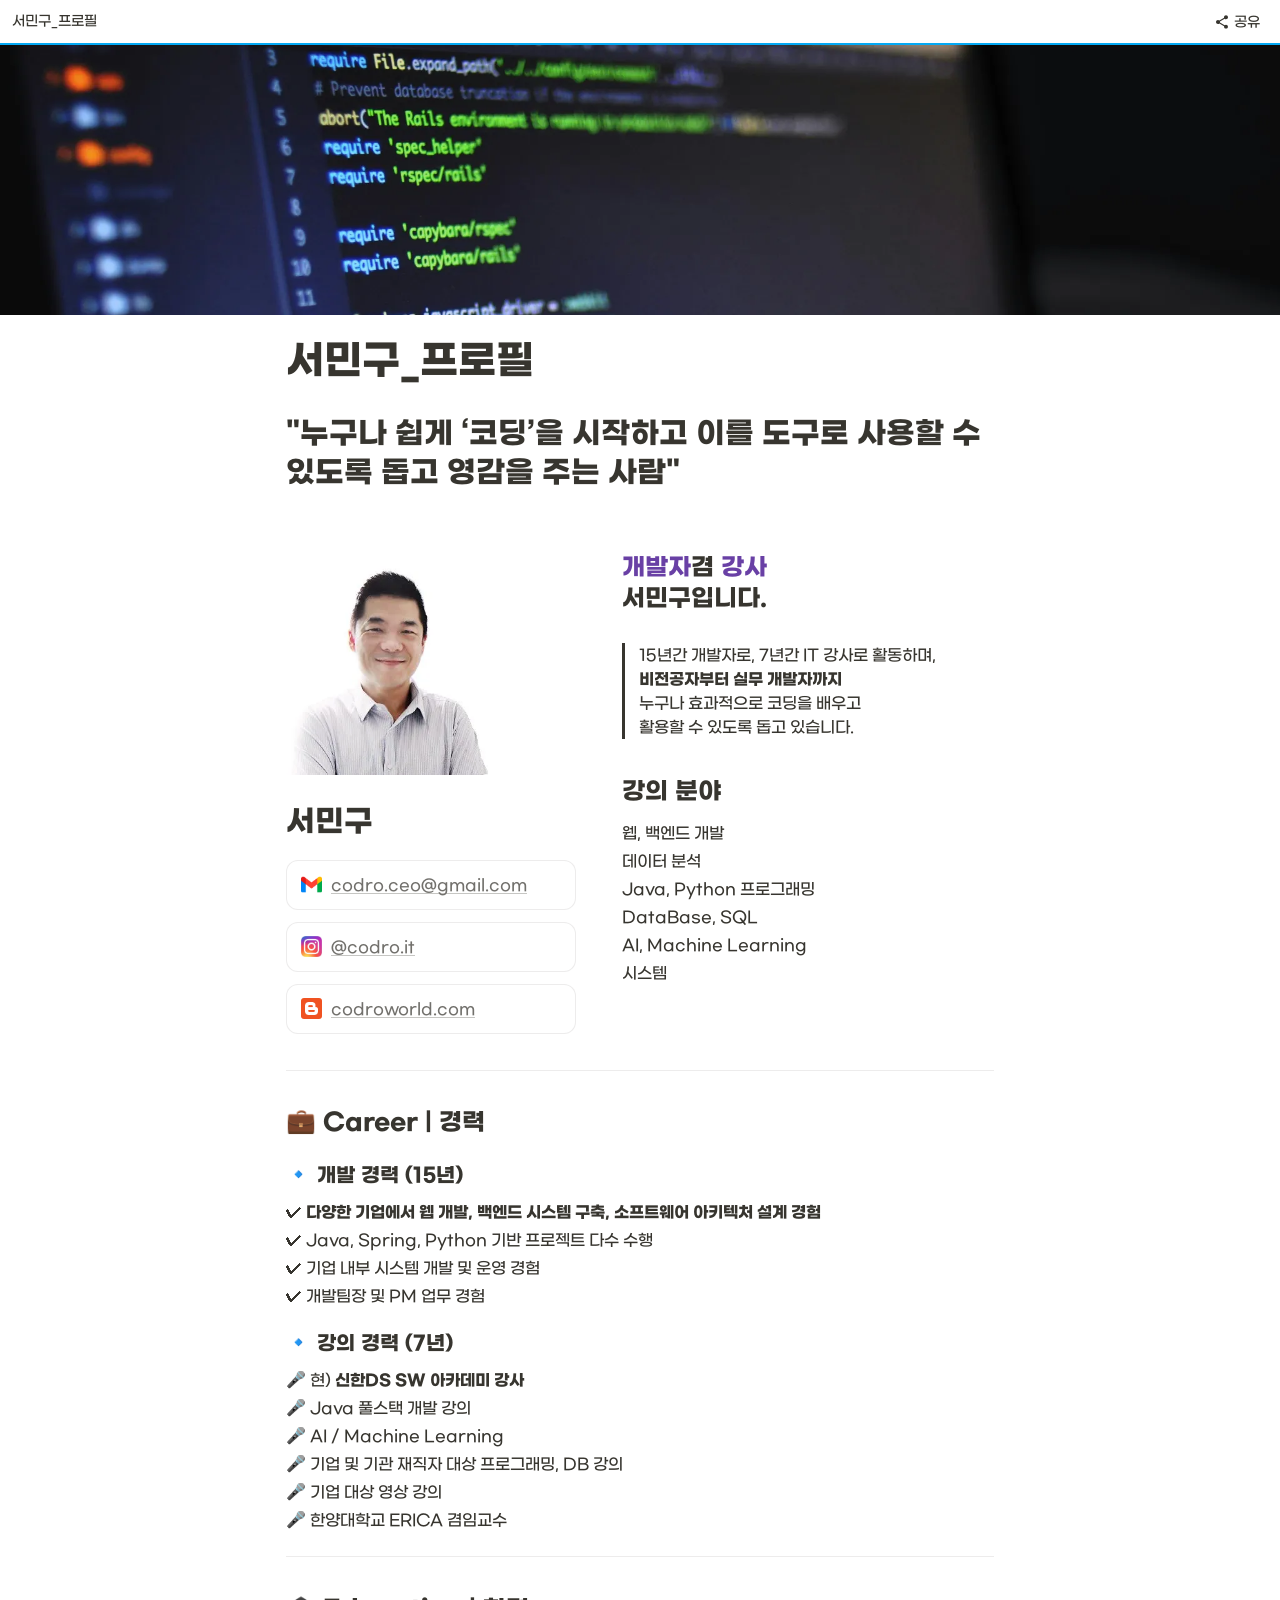
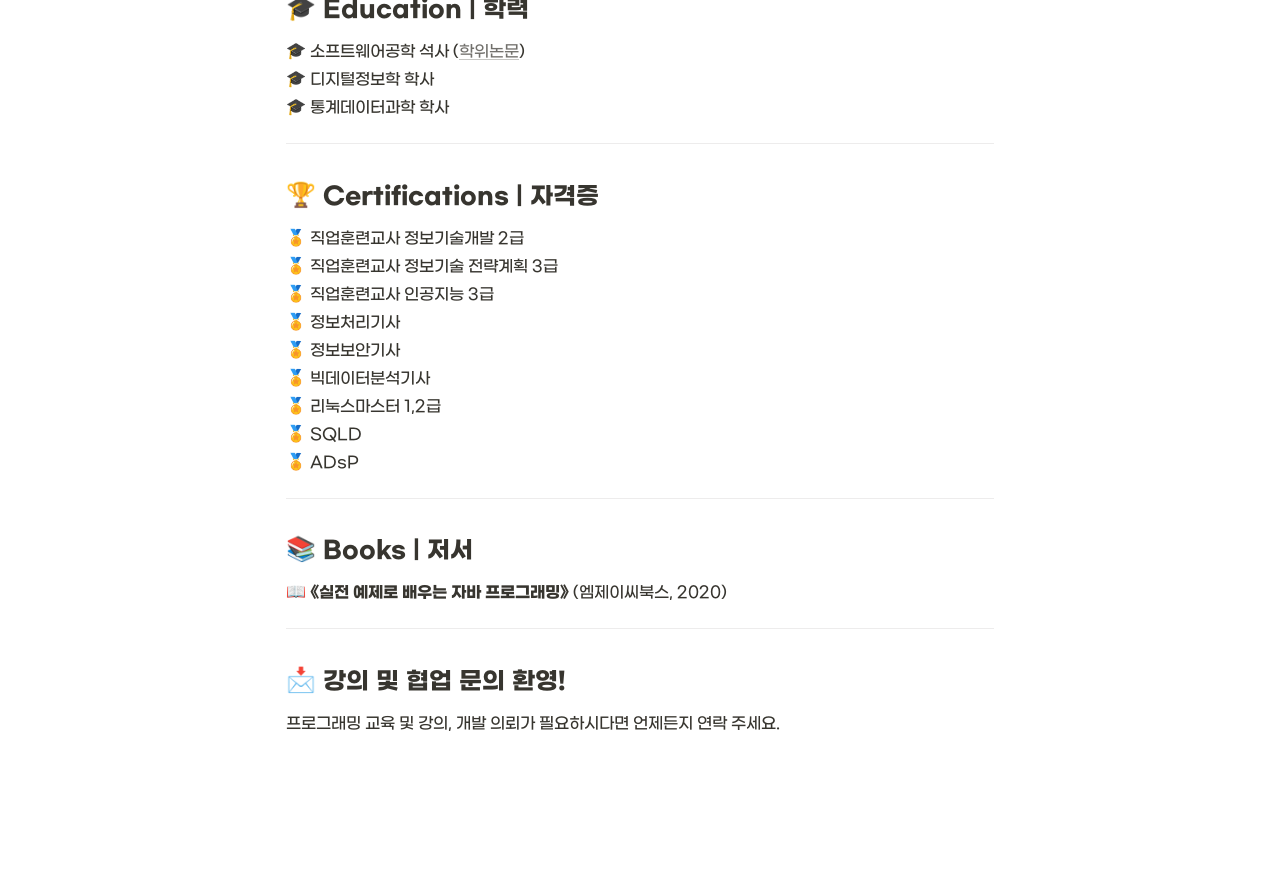
==== index.html @ 497ac35b "초기세팅" ====
<!DOCTYPE html>
<html lang="ko">

<head>
  <meta charset="UTF-8">
  <meta name="viewport" content="width=device-width, initial-scale=1.0">
  <title>개발자겸 강사 서민구</title>

  <meta property="og:title" content="개발자겸 강사 서민구">
  <meta property="og:site_name" content="개발자겸 강사 서민구">
  <meta name="description" content="누구나 쉽게 '코딩'을 시작하고 이를 도구로 사용할 수 있도록 돕고 영감을 주는 사람">
  <meta property="og:description" content="누구나 쉽게 '코딩'을 시작하고 이를 도구로 사용할 수 있도록 돕고 영감을 주는 사람">
  <meta property="og:type" content="website">
  <meta property="og:image" content="https://profile.codro.it/assets/profile.jpg">



  <!-- 직접 작성한 CSS 로드 -->
  <link rel="stylesheet" href="css/style.css">
</head>

<body>
  <!-- 상단 네비게이션바 (Oopy 테마의 상단바) -->
  <header class="top-nav">
    <div class="nav-content">
      <div class="title">서민구_프로필</div>
      <div class="nav-actions">
        <button class="btn-share" onclick="sharePage()" title="Share" aria-label="Share">
          <svg viewBox="0 0 24 24" width="16" height="16" fill="currentColor" style="margin-right: 4px;">
            <path
              d="M18 16.08c-.76 0-1.44.3-1.96.77L8.91 12.7c.05-.23.09-.46.09-.7s-.04-.47-.09-.7l7.05-4.11c.54.5 1.25.81 2.04.81 1.66 0 3-1.34 3-3s-1.34-3-3-3-3 1.34-3 3c0 .24.04.47.09.7L8.04 9.81C7.5 9.31 6.79 9 6 9c-1.66 0-3 1.34-3 3s1.34 3 3 3c.79 0 1.5-.31 2.04-.81l7.12 4.16c-.05.21-.08.43-.08.65 0 1.61 1.31 2.92 2.92 2.92 1.61 0 2.92-1.31 2.92-2.92s-1.31-2.92-2.92-2.92z" />
          </svg>
          공유
        </button>
      </div>
    </div>
  </header>

  <!-- 커버 이미지 -->
  <div class="page-cover">
    <img src="assets/cover.jpg" alt="Cover Image">
  </div>

  <main class="page-content width padding">
    <!-- 메인 제목 -->
    <h1 class="page-title">서민구_프로필</h1>

    <!-- 슬로건 문구 -->
    <h2 class="main-quote">"누구나 쉽게 ‘코딩’을 시작하고 이를 도구로 사용할 수 있도록 돕고 영감을 주는 사람"</h2>

    <!-- 본문 다단 레이아웃 영역 (2컬럼) -->
    <div class="columns-container">

      <!-- 왼쪽 컬럼 (프로필 + 연락처) -->
      <div class="column-left">
        <img class="profile-img" src="assets/profile.jpg" alt="서민구 프로필 사진">

        <h2 class="name-title">서민구</h2>

        <!-- 연락처 Callout 박스 목록 -->
        <div class="callout">
          <div class="callout-icon"><img src="assets/email.png" alt="Email icon"></div>
          <div class="callout-content"><a href="mailto:codro.ceo@gmail.com">codro.ceo@gmail.com</a></div>
        </div>

        <div class="callout">
          <div class="callout-icon"><img src="assets/insta.webp" alt="Instagram icon"></div>
          <div class="callout-content"><a href="https://www.instagram.com/codro.it/" target="_blank">@codro.it</a></div>
        </div>

        <div class="callout">
          <div class="callout-icon"><img src="assets/web.png" alt="Website icon"></div>
          <div class="callout-content"><a href="http://codroworld.com" target="_blank">codroworld.com</a></div>
        </div>
      </div>

      <!-- 오른쪽 컬럼 (자기소개 + 강의 분야) -->
      <div class="column-right">
        <!-- 핵심 하이라이트 문구 -->
        <h3 class="highlight-title">
          <span class="hl-purple">개발자</span>겸 <span class="hl-purple">강사</span> <br>
          서민구입니다.
        </h3>

        <!-- 인용구 형태의 설명 -->
        <div class="quote-block">
          15년간 개발자로, 7년간 IT 강사로 활동하며, <br>
          <strong>비전공자부터 실무 개발자까지</strong> <br>
          누구나 효과적으로 코딩을 배우고 <br>
          활용할 수 있도록 돕고 있습니다.
        </div>

        <h3 class="subsection-title">강의 분야</h3>
        <p>웹, 백엔드 개발</p>
        <p>데이터 분석</p>
        <p>Java, Python 프로그래밍</p>
        <p>DataBase, SQL</p>
        <p>AI, Machine Learning</p>
        <p>시스템</p>
      </div>
    </div> <!-- .columns-container 종료 -->

    <!-- 가로 구분선 -->
    <hr class="divider">

    <h3 class="section-title">💼 Career | 경력</h3>

    <h4 class="sub-section-title">🔹 개발 경력 (15년)</h4>
    <ul class="list">
      <li>✔ <strong>다양한 기업에서 웹 개발, 백엔드 시스템 구축, 소프트웨어 아키텍처 설계 경험</strong></li>
      <li>✔ Java, Spring, Python 기반 프로젝트 다수 수행</li>
      <li>✔ 기업 내부 시스템 개발 및 운영 경험</li>
      <li>✔ 개발팀장 및 PM 업무 경험</li>
    </ul>

    <h4 class="sub-section-title">🔹 강의 경력 (7년)</h4>
    <ul class="list">
      <li>🎤 현) <strong>신한DS SW 아카데미 강사</strong></li>
      <li>🎤 Java 풀스택 개발 강의</li>
      <li>🎤 AI / Machine Learning</li>
      <li>🎤 기업 및 기관 재직자 대상 프로그래밍, DB 강의</li>
      <li>🎤 기업 대상 영상 강의</li>
      <li>🎤 한양대학교 ERICA 겸임교수</li>
    </ul>

    <hr class="divider">

    <h3 class="section-title">🎓 Education | 학력</h3>
    <ul class="list">
      <li>🎓 소프트웨어공학 석사 (<a
          href="https://www.riss.kr/search/detail/DetailView.do?p_mat_type=be54d9b8bc7cdb09&control_no=0b956a1ed7f0f0b3ffe0bdc3ef48d419"
          target="_blank" class="inline-link">학위논문</a>)</li>
      <li>🎓 디지털정보학 학사</li>
      <li>🎓 통계데이터과학 학사</li>
    </ul>

    <hr class="divider">

    <h3 class="section-title">🏆 Certifications | 자격증</h3>
    <ul class="list">
      <li>🏅 직업훈련교사 정보기술개발 2급</li>
      <li>🏅 직업훈련교사 정보기술 전략계획 3급</li>
      <li>🏅 직업훈련교사 인공지능 3급</li>
      <li>🏅 정보처리기사</li>
      <li>🏅 정보보안기사</li>
      <li>🏅 빅데이터분석기사</li>
      <li>🏅 리눅스마스터 1,2급</li>
      <li>🏅 SQLD</li>
      <li>🏅 ADsP</li>
    </ul>

    <hr class="divider">

    <h3 class="section-title">📚 Books | 저서</h3>
    <ul class="list">
      <li>📖 <strong>《실전 예제로 배우는 자바 프로그래밍》</strong> (엠제이씨북스, 2020)</li>
    </ul>

    <hr class="divider">

    <h3 class="section-title">📩 <strong>강의 및 협업 문의 환영!</strong></h3>
    <p>프로그래밍 교육 및 강의, 개발 의뢰가 필요하시다면 언제든지 연락 주세요.</p>
  </main>

  <script>
    function sharePage() {
      if (navigator.share) {
        navigator.share({
          title: '개발자겸 강사 서민구',
          text: '누구나 쉽게 코딩을 시작하고 이를 도구로 사용할 수 있도록 돕고 영감을 주는 사람',
          url: window.location.href
        }).then(() => {
          console.log('Successfully shared');
        }).catch((error) => {
          console.error('Error sharing', error);
        });
      } else {
        alert('이 브라우저에서는 공유 기능을 지원하지 않습니다. 브라우저의 URL을 복사해주세요!');
      }
    }
  </script>
</body>

</html>
---- css/style.css ----
@font-face {
  font-family: 'GmarketSans';
  font-weight: 300;
  font-style: normal;
  src: url('../assets/font/GmarketSansLight.otf') format('opentype');
}

@font-face {
  font-family: 'GmarketSans';
  font-weight: 400;
  font-style: normal;
  src: url('../assets/font/GmarketSansMedium.otf') format('opentype');
}

@font-face {
  font-family: 'GmarketSans';
  font-weight: 500;
  font-style: normal;
  src: url('../assets/font/GmarketSansMedium.otf') format('opentype');
}

@font-face {
  font-family: 'GmarketSans';
  font-weight: 700;
  font-style: normal;
  src: url('../assets/font/GmarketSansBold.otf') format('opentype');
}

:root {
  --page-max-width: 900px;
  --content-max-width: 708px;
  --page-cover-height: 30vh;
  --page-header-font-size: 40px;
  --page-content-padding-bottom: 10vh;
  --text-color: rgb(55, 53, 47);
  --background-color: white;
}

@media (max-width: 480px) {
  :root {
    --page-cover-height: 200px;
    --page-header-font-size: 32px;
    --page-content-padding-bottom: 0;
  }
}

* {
  box-sizing: border-box;
}

body {
  margin: 0;
  padding: 0;
  font-family: 'GmarketSans', -apple-system, BlinkMacSystemFont, "Segoe UI", Helvetica, Arial, sans-serif;
  color: var(--text-color);
  background-color: var(--background-color);
  line-height: 1.5;
  font-size: 16px;
  overflow-x: hidden;
}

/* Top Navigation */
.top-nav {
  position: sticky;
  top: 0;
  width: 100%;
  height: 45px;
  background-color: white;
  z-index: 1000;
  border-bottom: 2px solid #03A9F4; /* 상단 스크롤 진행바 표현 대체 */
  box-shadow: 0 1px 2px rgba(0,0,0,0.05); /* 약간의 구분선 느낌 처리 */
}

.nav-content {
  display: flex;
  justify-content: space-between;
  align-items: center;
  height: 100%;
  padding: 0 12px;
  max-width: 100%;
}

.title {
  font-size: 14px;
  white-space: nowrap;
  overflow: hidden;
  text-overflow: ellipsis;
  cursor: pointer;
}

.nav-actions {
  display: flex;
  align-items: center;
}

.nav-actions .btn-share {
  background: none;
  border: none;
  color: var(--text-color);
  margin-left: 12px;
  cursor: pointer;
  padding: 6px 8px;
  border-radius: 3px;
  transition: background 0.2s;
  display: flex;
  align-items: center;
  justify-content: center;
  font-family: inherit;
  font-size: 14px;
}
.nav-actions .btn-share:hover {
  background: rgba(55, 53, 47, 0.08);
}


/* Cover Image */
.page-cover {
  width: 100%;
  height: var(--page-cover-height);
  display: block;
}

.page-cover img {
  width: 100%;
  height: 100%;
  object-fit: cover;
  object-position: center 0%;
}

/* Page Layout */
.width {
  max-width: var(--page-max-width);
  margin: 0 auto;
}

.padding {
  padding-left: calc(96px + env(safe-area-inset-left));
  padding-right: calc(96px + env(safe-area-inset-right));
}

@media (max-width: 480px) {
  .padding {
    padding-left: 24px;
    padding-right: 24px;
  }
}

.page-content {
  padding-top: 21px; 
  padding-bottom: var(--page-content-padding-bottom);
}

/* Typography */
.page-title {
  margin: 0 0 16px 0;
  font-size: var(--page-header-font-size);
  font-weight: 700;
  line-height: 1.2;
}

.main-quote {
  font-size: 1.875em;
  font-weight: 600;
  line-height: 1.3;
  margin-bottom: 2em;
  margin-top: 1em;
}

@media (max-width: 480px) {
  .main-quote {
    font-size: 1.5em;
  }
}

/* Columns container */
.columns-container {
  display: flex;
  flex-wrap: wrap;
  width: 100%;
  margin-top: 1em;
  align-items: flex-start;
}

.column-left {
  flex: 0 0 calc((100% - 46px) * 0.4375);
  margin-right: 46px;
}

.column-right {
  flex: 0 0 calc((100% - 46px) * 0.5625);
}

@media (max-width: 480px) {
  .column-left, .column-right {
    flex: 0 0 100%;
    margin-right: 0;
  }
  .column-right {
    margin-top: 32px;
  }
}

/* Element Styles in Column Left */
.profile-img {
  width: 100%;
  max-width: 207px;
  border-radius: 4px;
  margin-bottom: 1.5em;
  display: block;
}

.name-title {
  font-size: 1.875em;
  font-weight: 600;
  margin-top: 0;
  margin-bottom: 16px;
}

/* Callout Box (Notion-like) */
.callout {
  display: flex;
  align-items: center;
  border: 1px solid rgba(55, 53, 47, 0.09);
  border-radius: 12px;
  padding: 12px;
  margin-bottom: 12px;
  background-color: var(--background-color);
}

.callout-icon {
  width: 24px;
  height: 24px;
  flex-shrink: 0;
  display: flex;
  align-items: center;
  justify-content: center;
  margin-right: 8px;
}

.callout-icon img {
  width: 21px;
  height: 21px;
  border-radius: 3px;
  object-fit: cover;
}

.callout-content a {
  color: inherit;
  text-decoration: none;
  border-bottom: 0.05em solid rgba(55,53,47,0.4);
  opacity: 0.7;
  transition: opacity 0.2s;
  word-break: break-all;
}

.callout-content a:hover {
  opacity: 1;
}

/* Element Styles in Column Right */
.highlight-title {
  font-size: 1.5em;
  line-height: 1.3;
  margin-top: 0;
  margin-bottom: 1.2em;
}

.hl-purple {
  color: rgb(105, 64, 165);
}

/* Quote Block (Notion-like) */
.quote-block {
  border-left: 3px solid currentColor;
  padding-left: 14px;
  margin-top: 1em;
  margin-bottom: 1em;
  font-size: 1em;
}

.subsection-title {
  font-size: 1.5em;
  margin-top: 1.4em;
  margin-bottom: 0.5em;
}

.column-right p {
  margin: 4px 0;
}

/* Typical Lists and Sections */
.section-title {
  font-size: 1.5em;
  margin-top: 1.4em;
  margin-bottom: 0.5em;
}

.sub-section-title {
  font-size: 1.25em;
  margin-top: 1em;
  margin-bottom: 0.5em;
}

/* Removing default list style */
.list {
  list-style: none;
  padding-left: 0;
  margin: 0;
}

.list li {
  margin-bottom: 4px;
}

.inline-link {
  color: inherit;
  text-decoration: none;
  border-bottom: 0.05em solid rgba(55,53,47,0.4);
  opacity: 0.7;
}
.inline-link:hover {
  opacity: 1;
}

/* Divider block */
.divider {
  border: 0;
  height: 1px;
  background-color: rgba(55, 53, 47, 0.09);
  margin: 1.5em 0;
  width: 100%;
}

p {
  margin-top: 4px;
  margin-bottom: 4px;
}

/* Footer padding addition to give a spacious end */
main.page-content::after {
  content: "";
  display: block;
  height: 50px; /* 푸터 여백 보충 */
}
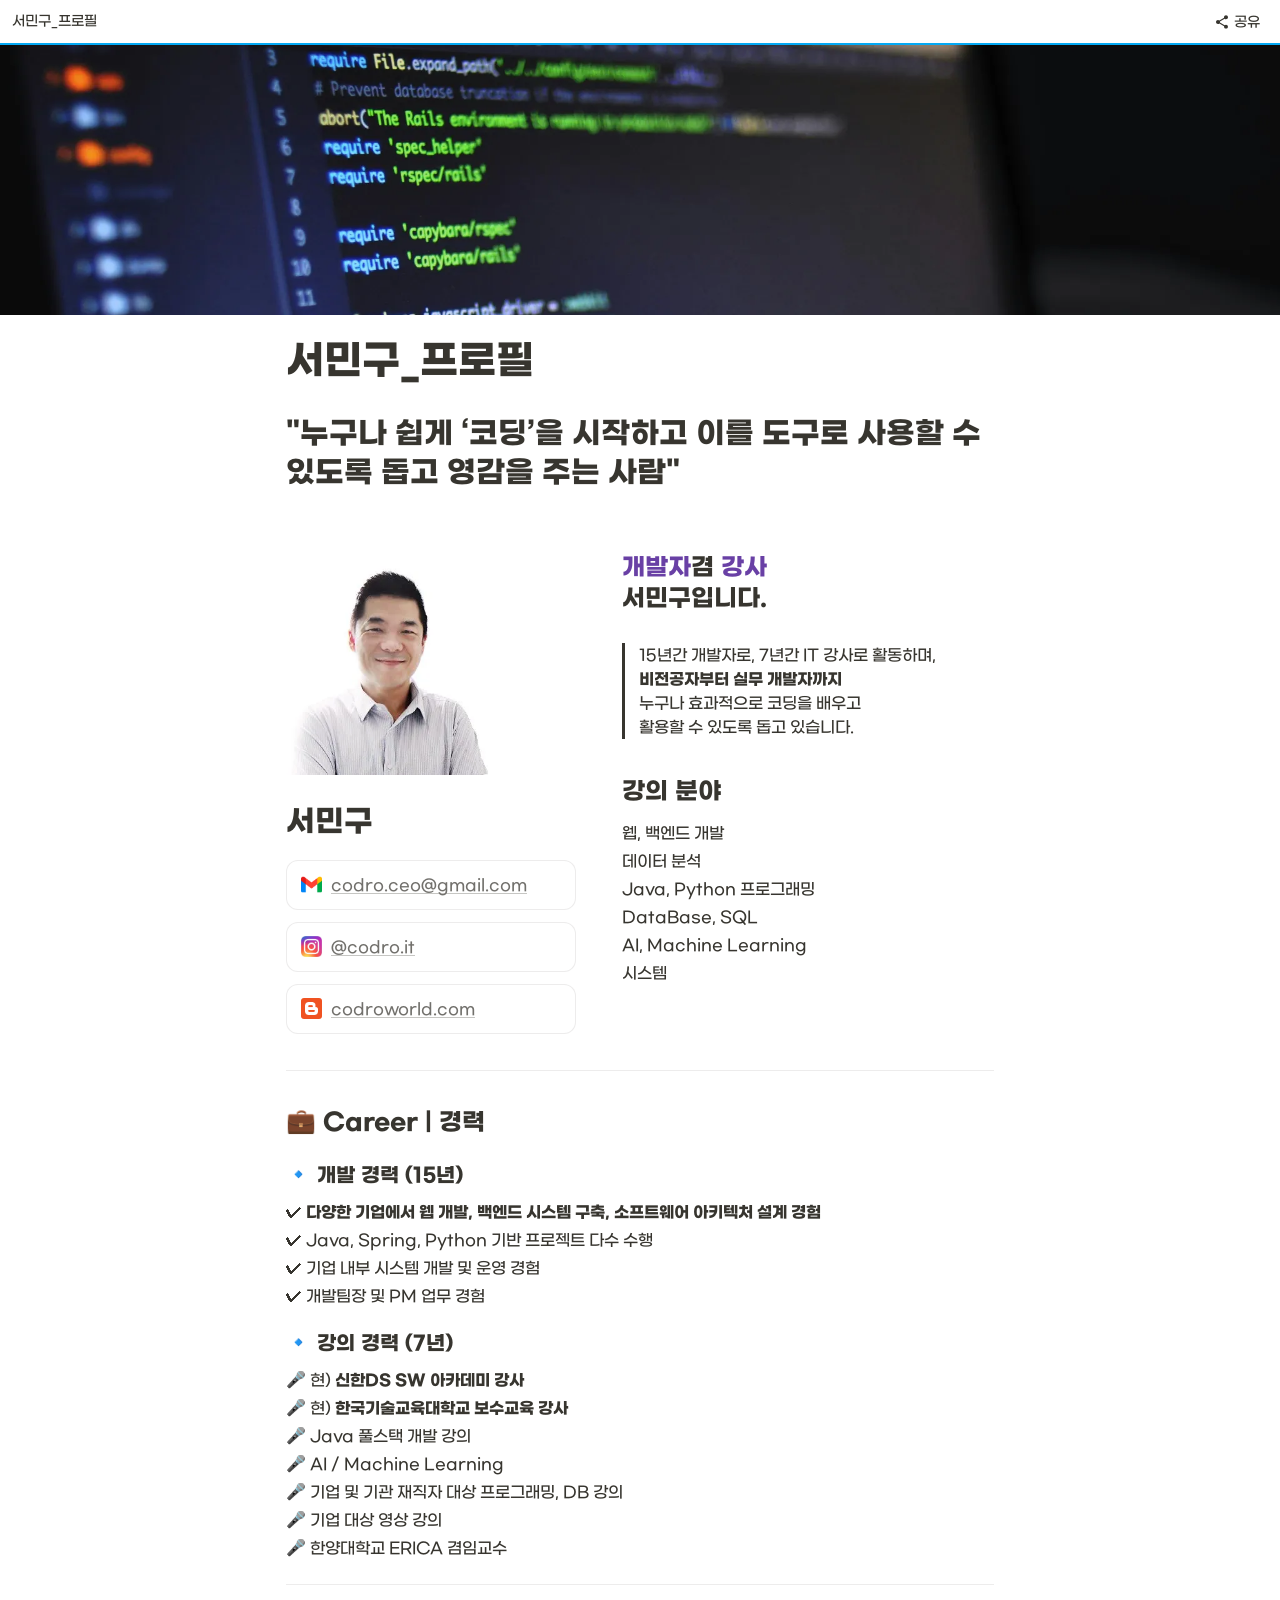
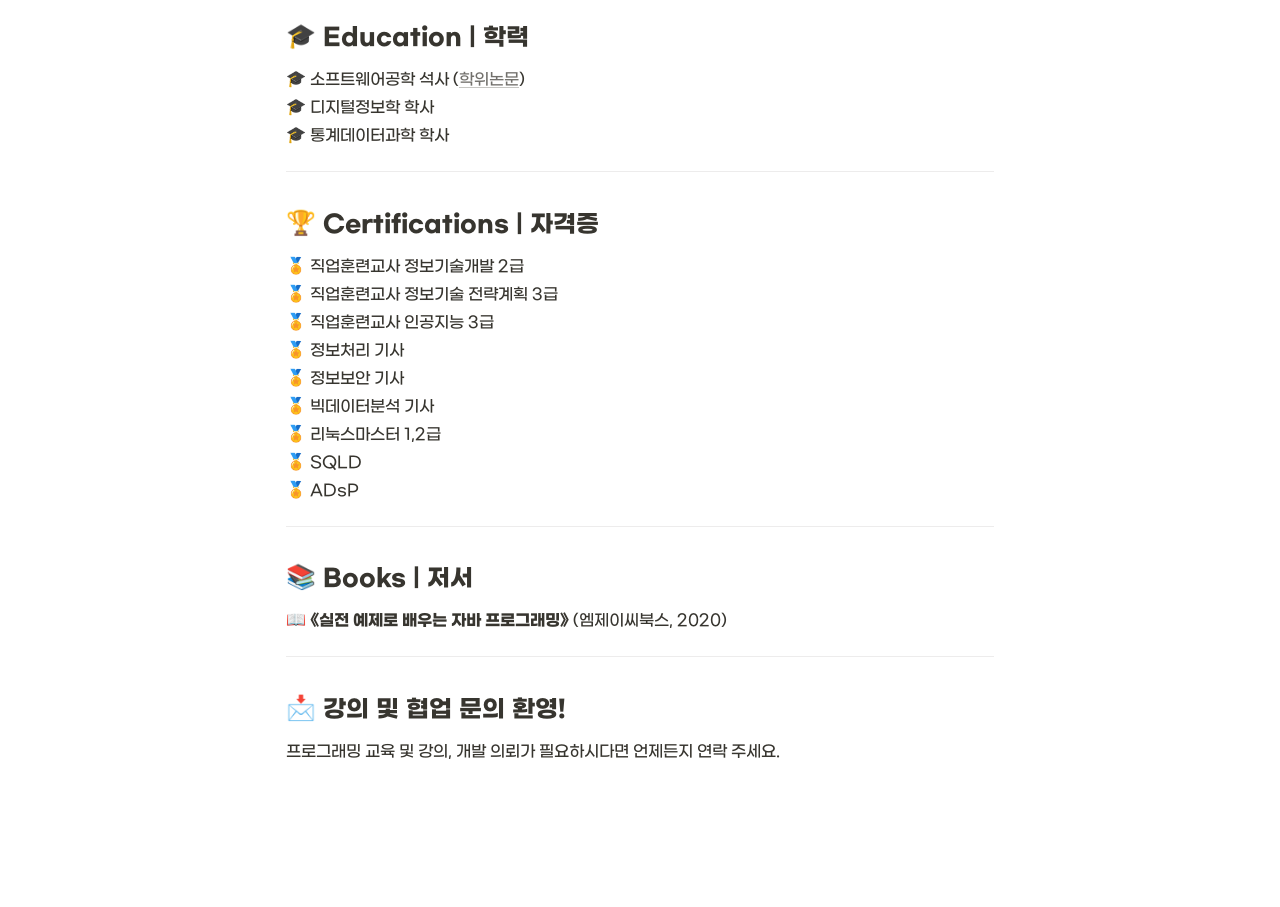
==== commit cd391ce5: "한기대 강사 추가" ====
--- a/index.html
+++ b/index.html
@@ -116,6 +116,7 @@
     <h4 class="sub-section-title">🔹 강의 경력 (7년)</h4>
     <ul class="list">
       <li>🎤 현) <strong>신한DS SW 아카데미 강사</strong></li>
+      <li>🎤 현) <strong>한국기술교육대학교 보수교육 강사</strong></li>
       <li>🎤 Java 풀스택 개발 강의</li>
       <li>🎤 AI / Machine Learning</li>
       <li>🎤 기업 및 기관 재직자 대상 프로그래밍, DB 강의</li>
@@ -141,9 +142,9 @@
       <li>🏅 직업훈련교사 정보기술개발 2급</li>
       <li>🏅 직업훈련교사 정보기술 전략계획 3급</li>
       <li>🏅 직업훈련교사 인공지능 3급</li>
-      <li>🏅 정보처리기사</li>
-      <li>🏅 정보보안기사</li>
-      <li>🏅 빅데이터분석기사</li>
+      <li>🏅 정보처리 기사</li>
+      <li>🏅 정보보안 기사</li>
+      <li>🏅 빅데이터분석 기사</li>
       <li>🏅 리눅스마스터 1,2급</li>
       <li>🏅 SQLD</li>
       <li>🏅 ADsP</li>
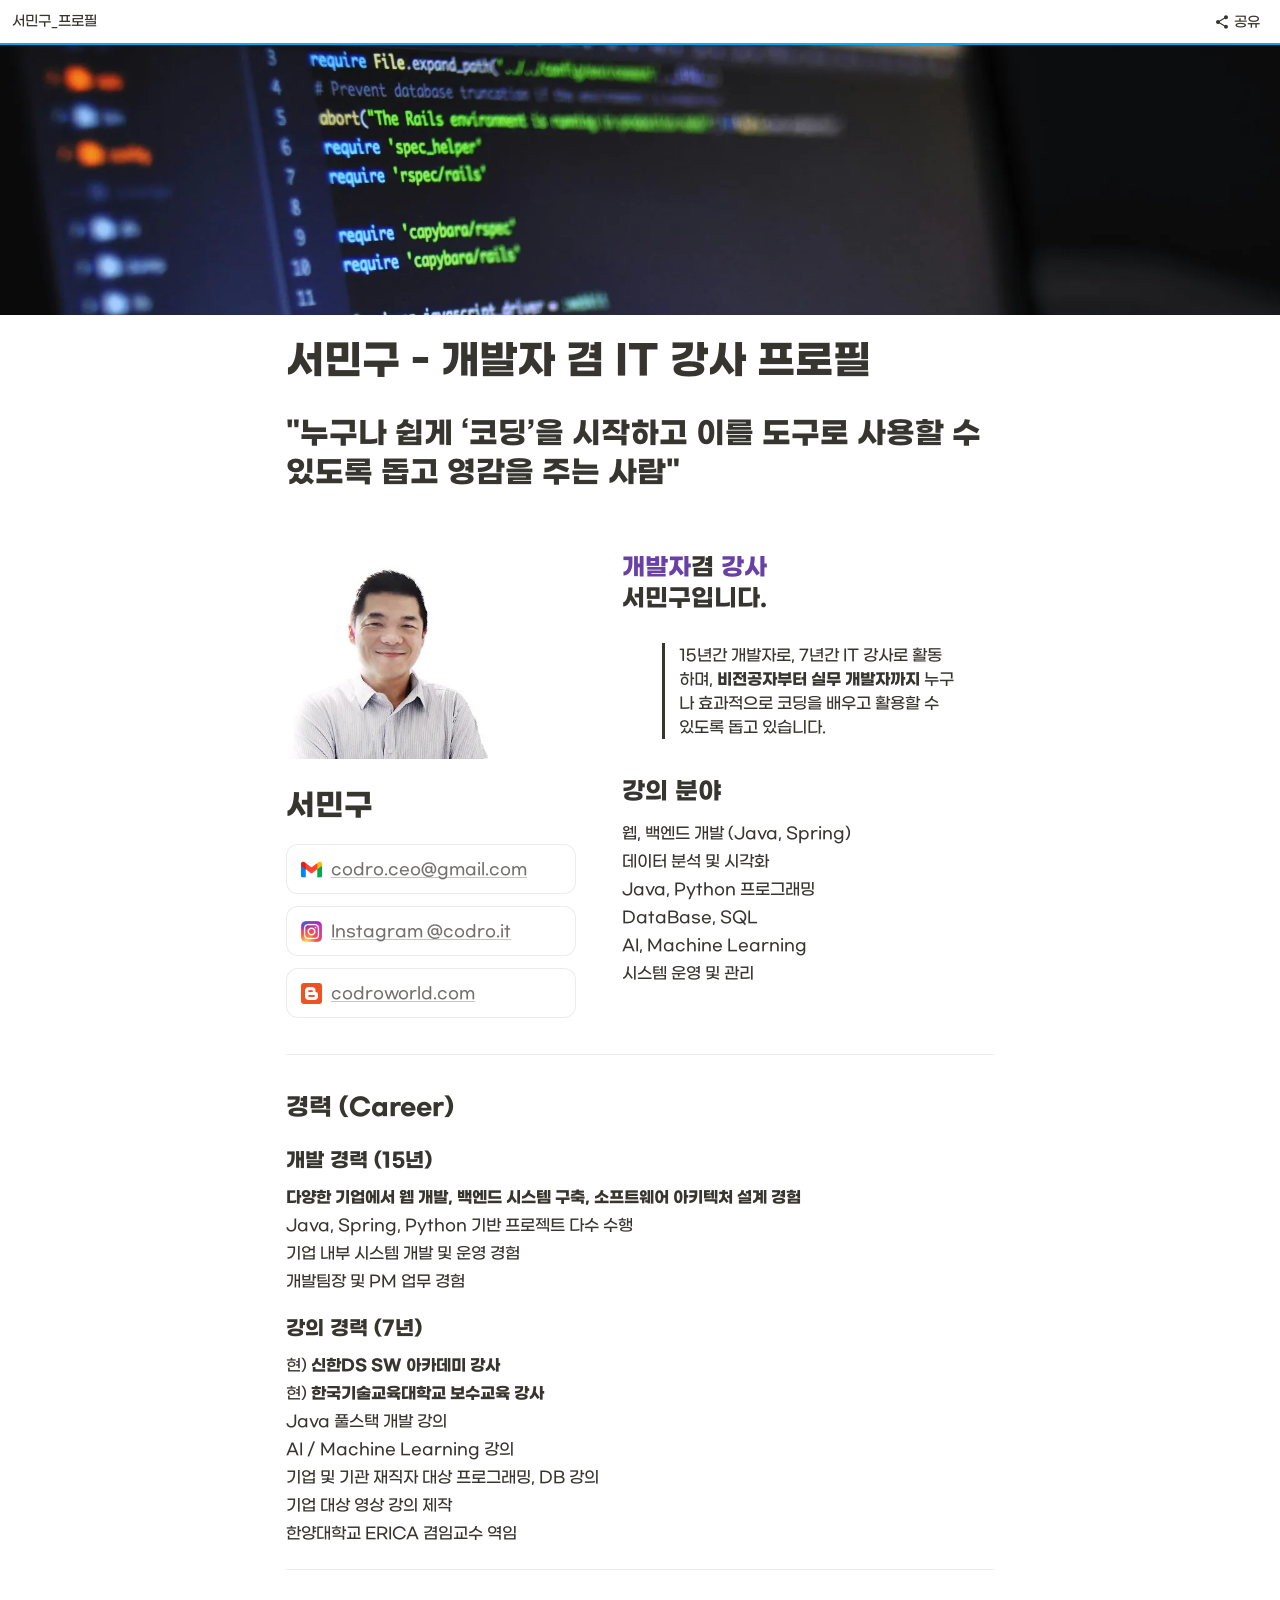
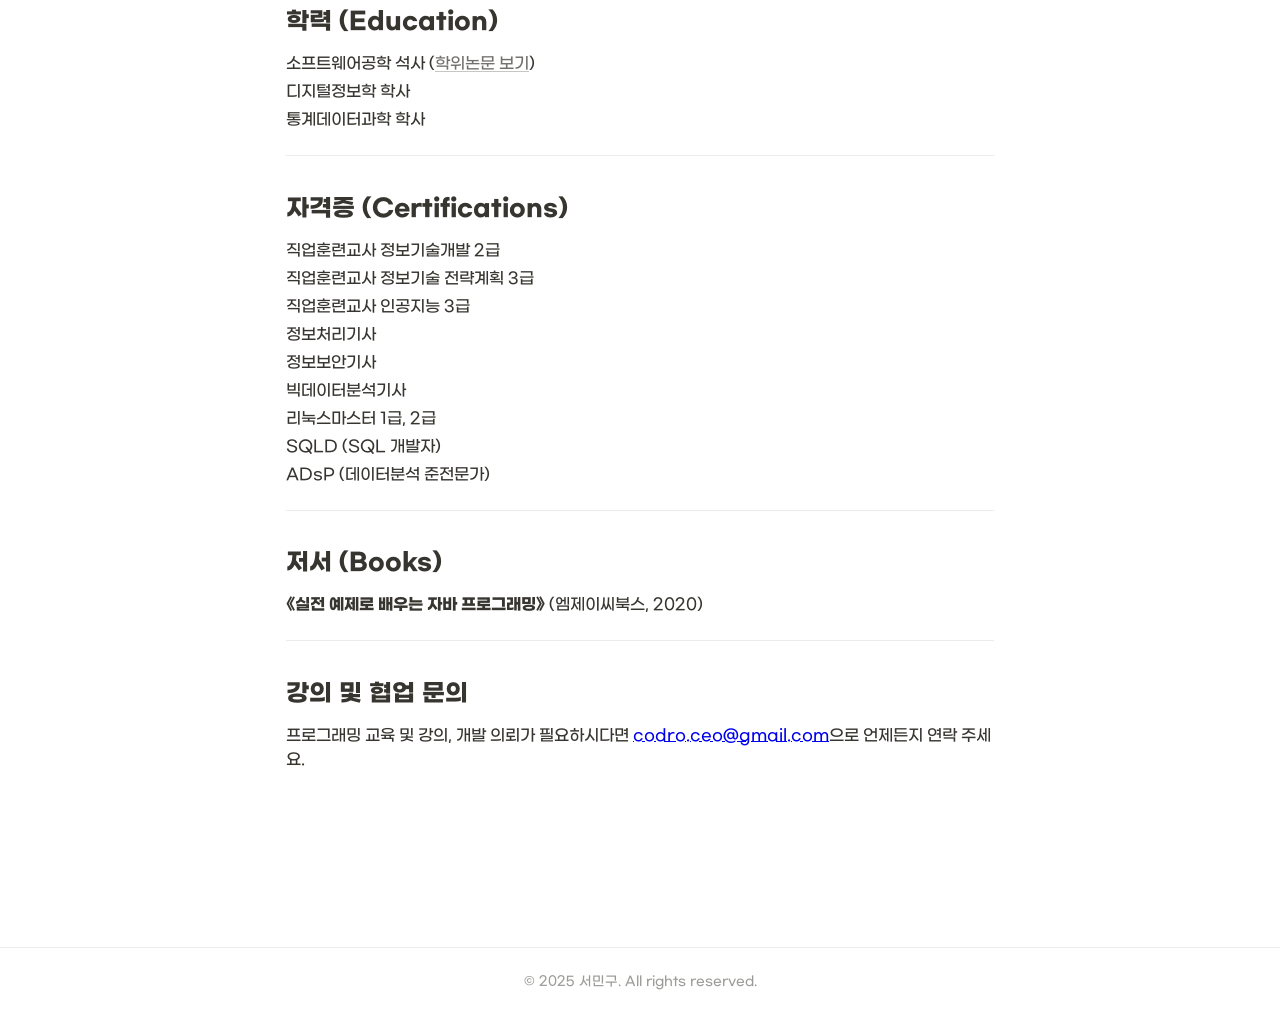
==== commit 6171c2a2: "SEO/GEO 최적화 및 Google Analytics 추가 - 메타 태그 강화 (description, keywords, canonical, robots) - Open Graph" ====
--- a/index.html
+++ b/index.html
@@ -2,166 +2,259 @@
 <html lang="ko">
 
 <head>
+  <!-- Google tag (gtag.js) -->
+  <script async src="https://www.googletagmanager.com/gtag/js?id=G-KBX3ZS7K7E"></script>
+  <script>
+    window.dataLayer = window.dataLayer || [];
+    function gtag(){dataLayer.push(arguments);}
+    gtag('js', new Date());
+
+    gtag('config', 'G-KBX3ZS7K7E');
+  </script>
   <meta charset="UTF-8">
   <meta name="viewport" content="width=device-width, initial-scale=1.0">
-  <title>개발자겸 강사 서민구</title>
-
-  <meta property="og:title" content="개발자겸 강사 서민구">
-  <meta property="og:site_name" content="개발자겸 강사 서민구">
-  <meta name="description" content="누구나 쉽게 '코딩'을 시작하고 이를 도구로 사용할 수 있도록 돕고 영감을 주는 사람">
-  <meta property="og:description" content="누구나 쉽게 '코딩'을 시작하고 이를 도구로 사용할 수 있도록 돕고 영감을 주는 사람">
-  <meta property="og:type" content="website">
+  <title>서민구 | 개발자 겸 IT 강사 - Java, Python, AI, 웹개발 교육 전문</title>
+
+  <!-- SEO 기본 메타 -->
+  <meta name="description" content="15년 경력 개발자 겸 7년 경력 IT 강사 서민구. Java, Python, AI/ML, 웹개발, 데이터분석 교육 전문. 신한DS SW아카데미, 한국기술교육대학교 강사. 비전공자부터 실무 개발자까지 맞춤 코딩 교육.">
+  <meta name="keywords" content="서민구, IT강사, 개발자, Java강사, Python강사, AI교육, 웹개발교육, 프로그래밍강의, 코딩교육, 신한DS, 기업교육, 데이터분석, Machine Learning">
+  <meta name="author" content="서민구">
+  <meta name="robots" content="index, follow">
+  <link rel="canonical" href="https://profile.codro.it/">
+
+  <!-- Open Graph -->
+  <meta property="og:title" content="서민구 | 개발자 겸 IT 강사 - Java, Python, AI 교육 전문">
+  <meta property="og:site_name" content="서민구 프로필">
+  <meta property="og:description" content="15년 경력 개발자 겸 7년 경력 IT 강사. Java, Python, AI/ML, 웹개발, 데이터분석 교육 전문. 비전공자부터 실무 개발자까지 맞춤 코딩 교육.">
+  <meta property="og:type" content="profile">
   <meta property="og:image" content="https://profile.codro.it/assets/profile.jpg">
-
-
+  <meta property="og:image:width" content="400">
+  <meta property="og:image:height" content="400">
+  <meta property="og:url" content="https://profile.codro.it/">
+  <meta property="og:locale" content="ko_KR">
+  <meta property="profile:first_name" content="민구">
+  <meta property="profile:last_name" content="서">
+
+  <!-- Twitter Card -->
+  <meta name="twitter:card" content="summary">
+  <meta name="twitter:title" content="서민구 | 개발자 겸 IT 강사">
+  <meta name="twitter:description" content="15년 경력 개발자 겸 7년 경력 IT 강사. Java, Python, AI/ML, 웹개발 교육 전문.">
+  <meta name="twitter:image" content="https://profile.codro.it/assets/profile.jpg">
+
+  <!-- JSON-LD 구조화된 데이터 (SEO + GEO 핵심) -->
+  <script type="application/ld+json">
+  {
+    "@context": "https://schema.org",
+    "@type": "Person",
+    "name": "서민구",
+    "url": "https://profile.codro.it/",
+    "image": "https://profile.codro.it/assets/profile.jpg",
+    "jobTitle": ["소프트웨어 개발자", "IT 강사"],
+    "description": "15년 경력 개발자 겸 7년 경력 IT 강사. 비전공자부터 실무 개발자까지 누구나 효과적으로 코딩을 배우고 활용할 수 있도록 돕고 있습니다.",
+    "email": "codro.ceo@gmail.com",
+    "sameAs": [
+      "https://www.instagram.com/codro.it/",
+      "http://codroworld.com"
+    ],
+    "knowsAbout": ["Java", "Python", "Spring", "웹개발", "백엔드 개발", "AI", "Machine Learning", "데이터분석", "SQL", "Database"],
+    "hasCredential": [
+      {"@type": "EducationalOccupationalCredential", "credentialCategory": "certificate", "name": "정보처리기사"},
+      {"@type": "EducationalOccupationalCredential", "credentialCategory": "certificate", "name": "정보보안기사"},
+      {"@type": "EducationalOccupationalCredential", "credentialCategory": "certificate", "name": "빅데이터분석기사"},
+      {"@type": "EducationalOccupationalCredential", "credentialCategory": "certificate", "name": "SQLD"},
+      {"@type": "EducationalOccupationalCredential", "credentialCategory": "certificate", "name": "ADsP"},
+      {"@type": "EducationalOccupationalCredential", "credentialCategory": "certificate", "name": "리눅스마스터 1급"},
+      {"@type": "EducationalOccupationalCredential", "credentialCategory": "certificate", "name": "직업훈련교사 정보기술개발 2급"},
+      {"@type": "EducationalOccupationalCredential", "credentialCategory": "certificate", "name": "직업훈련교사 인공지능 3급"}
+    ],
+    "alumniOf": [
+      {"@type": "EducationalOrganization", "name": "소프트웨어공학 석사"},
+      {"@type": "EducationalOrganization", "name": "디지털정보학 학사"},
+      {"@type": "EducationalOrganization", "name": "통계데이터과학 학사"}
+    ],
+    "worksFor": [
+      {"@type": "Organization", "name": "신한DS SW 아카데미"},
+      {"@type": "Organization", "name": "한국기술교육대학교"}
+    ],
+    "affiliation": [
+      {"@type": "EducationalOrganization", "name": "한양대학교 ERICA", "roleName": "겸임교수"}
+    ],
+    "author": {
+      "@type": "Book",
+      "name": "실전 예제로 배우는 자바 프로그래밍",
+      "publisher": {"@type": "Organization", "name": "엠제이씨북스"},
+      "datePublished": "2020"
+    }
+  }
+  </script>
 
   <!-- 직접 작성한 CSS 로드 -->
   <link rel="stylesheet" href="css/style.css">
 </head>
 
 <body>
-  <!-- 상단 네비게이션바 (Oopy 테마의 상단바) -->
-  <header class="top-nav">
-    <div class="nav-content">
-      <div class="title">서민구_프로필</div>
+  <!-- 상단 네비게이션바 -->
+  <header class="top-nav" role="banner">
+    <nav class="nav-content" aria-label="메인 내비게이션">
+      <a href="/" class="title" aria-label="서민구 프로필 홈">서민구_프로필</a>
       <div class="nav-actions">
-        <button class="btn-share" onclick="sharePage()" title="Share" aria-label="Share">
-          <svg viewBox="0 0 24 24" width="16" height="16" fill="currentColor" style="margin-right: 4px;">
+        <button class="btn-share" onclick="sharePage()" title="페이지 공유하기" aria-label="페이지 공유하기">
+          <svg viewBox="0 0 24 24" width="16" height="16" fill="currentColor" style="margin-right: 4px;" aria-hidden="true">
             <path
               d="M18 16.08c-.76 0-1.44.3-1.96.77L8.91 12.7c.05-.23.09-.46.09-.7s-.04-.47-.09-.7l7.05-4.11c.54.5 1.25.81 2.04.81 1.66 0 3-1.34 3-3s-1.34-3-3-3-3 1.34-3 3c0 .24.04.47.09.7L8.04 9.81C7.5 9.31 6.79 9 6 9c-1.66 0-3 1.34-3 3s1.34 3 3 3c.79 0 1.5-.31 2.04-.81l7.12 4.16c-.05.21-.08.43-.08.65 0 1.61 1.31 2.92 2.92 2.92 1.61 0 2.92-1.31 2.92-2.92s-1.31-2.92-2.92-2.92z" />
           </svg>
           공유
         </button>
       </div>
-    </div>
+    </nav>
   </header>
 
   <!-- 커버 이미지 -->
   <div class="page-cover">
-    <img src="assets/cover.jpg" alt="Cover Image">
+    <img src="assets/cover.jpg" alt="IT 강사 서민구 - 프로그래밍 교육 및 개발 전문가" loading="eager">
   </div>
 
-  <main class="page-content width padding">
+  <main class="page-content width padding" role="main">
     <!-- 메인 제목 -->
-    <h1 class="page-title">서민구_프로필</h1>
+    <h1 class="page-title">서민구 - 개발자 겸 IT 강사 프로필</h1>
 
     <!-- 슬로건 문구 -->
-    <h2 class="main-quote">"누구나 쉽게 ‘코딩’을 시작하고 이를 도구로 사용할 수 있도록 돕고 영감을 주는 사람"</h2>
-
-    <!-- 본문 다단 레이아웃 영역 (2컬럼) -->
-    <div class="columns-container">
+    <p class="main-quote">"누구나 쉽게 ‘코딩’을 시작하고 이를 도구로 사용할 수 있도록 돕고 영감을 주는 사람"</p>
+
+    <!-- 프로필 소개 섹션 -->
+    <section class="columns-container" aria-label="프로필 소개">
 
       <!-- 왼쪽 컬럼 (프로필 + 연락처) -->
       <div class="column-left">
-        <img class="profile-img" src="assets/profile.jpg" alt="서민구 프로필 사진">
+        <img class="profile-img" src="assets/profile.jpg" alt="서민구 - 15년 경력 개발자 겸 7년 경력 IT 강사 프로필 사진" loading="lazy" width="207" height="207">
 
         <h2 class="name-title">서민구</h2>
 
-        <!-- 연락처 Callout 박스 목록 -->
-        <div class="callout">
-          <div class="callout-icon"><img src="assets/email.png" alt="Email icon"></div>
-          <div class="callout-content"><a href="mailto:codro.ceo@gmail.com">codro.ceo@gmail.com</a></div>
-        </div>
-
-        <div class="callout">
-          <div class="callout-icon"><img src="assets/insta.webp" alt="Instagram icon"></div>
-          <div class="callout-content"><a href="https://www.instagram.com/codro.it/" target="_blank">@codro.it</a></div>
-        </div>
-
-        <div class="callout">
-          <div class="callout-icon"><img src="assets/web.png" alt="Website icon"></div>
-          <div class="callout-content"><a href="http://codroworld.com" target="_blank">codroworld.com</a></div>
-        </div>
+        <!-- 연락처 -->
+        <address class="contact-info">
+          <div class="callout">
+            <div class="callout-icon"><img src="assets/email.png" alt="" width="21" height="21" aria-hidden="true"></div>
+            <div class="callout-content"><a href="mailto:codro.ceo@gmail.com">codro.ceo@gmail.com</a></div>
+          </div>
+
+          <div class="callout">
+            <div class="callout-icon"><img src="assets/insta.webp" alt="" width="21" height="21" aria-hidden="true"></div>
+            <div class="callout-content"><a href="https://www.instagram.com/codro.it/" target="_blank" rel="noopener noreferrer">Instagram @codro.it</a></div>
+          </div>
+
+          <div class="callout">
+            <div class="callout-icon"><img src="assets/web.png" alt="" width="21" height="21" aria-hidden="true"></div>
+            <div class="callout-content"><a href="http://codroworld.com" target="_blank" rel="noopener noreferrer">codroworld.com</a></div>
+          </div>
+        </address>
       </div>
 
       <!-- 오른쪽 컬럼 (자기소개 + 강의 분야) -->
       <div class="column-right">
-        <!-- 핵심 하이라이트 문구 -->
-        <h3 class="highlight-title">
+        <h2 class="highlight-title">
           <span class="hl-purple">개발자</span>겸 <span class="hl-purple">강사</span> <br>
           서민구입니다.
-        </h3>
-
-        <!-- 인용구 형태의 설명 -->
-        <div class="quote-block">
-          15년간 개발자로, 7년간 IT 강사로 활동하며, <br>
-          <strong>비전공자부터 실무 개발자까지</strong> <br>
-          누구나 효과적으로 코딩을 배우고 <br>
-          활용할 수 있도록 돕고 있습니다.
-        </div>
+        </h2>
+
+        <blockquote class="quote-block">
+          <p>15년간 개발자로, 7년간 IT 강사로 활동하며,
+          <strong>비전공자부터 실무 개발자까지</strong>
+          누구나 효과적으로 코딩을 배우고
+          활용할 수 있도록 돕고 있습니다.</p>
+        </blockquote>
 
         <h3 class="subsection-title">강의 분야</h3>
-        <p>웹, 백엔드 개발</p>
-        <p>데이터 분석</p>
-        <p>Java, Python 프로그래밍</p>
-        <p>DataBase, SQL</p>
-        <p>AI, Machine Learning</p>
-        <p>시스템</p>
+        <ul class="teaching-fields">
+          <li>웹, 백엔드 개발 (Java, Spring)</li>
+          <li>데이터 분석 및 시각화</li>
+          <li>Java, Python 프로그래밍</li>
+          <li>DataBase, SQL</li>
+          <li>AI, Machine Learning</li>
+          <li>시스템 운영 및 관리</li>
+        </ul>
       </div>
-    </div> <!-- .columns-container 종료 -->
-
-    <!-- 가로 구분선 -->
-    <hr class="divider">
-
-    <h3 class="section-title">💼 Career | 경력</h3>
-
-    <h4 class="sub-section-title">🔹 개발 경력 (15년)</h4>
-    <ul class="list">
-      <li>✔ <strong>다양한 기업에서 웹 개발, 백엔드 시스템 구축, 소프트웨어 아키텍처 설계 경험</strong></li>
-      <li>✔ Java, Spring, Python 기반 프로젝트 다수 수행</li>
-      <li>✔ 기업 내부 시스템 개발 및 운영 경험</li>
-      <li>✔ 개발팀장 및 PM 업무 경험</li>
-    </ul>
-
-    <h4 class="sub-section-title">🔹 강의 경력 (7년)</h4>
-    <ul class="list">
-      <li>🎤 현) <strong>신한DS SW 아카데미 강사</strong></li>
-      <li>🎤 현) <strong>한국기술교육대학교 보수교육 강사</strong></li>
-      <li>🎤 Java 풀스택 개발 강의</li>
-      <li>🎤 AI / Machine Learning</li>
-      <li>🎤 기업 및 기관 재직자 대상 프로그래밍, DB 강의</li>
-      <li>🎤 기업 대상 영상 강의</li>
-      <li>🎤 한양대학교 ERICA 겸임교수</li>
-    </ul>
-
-    <hr class="divider">
-
-    <h3 class="section-title">🎓 Education | 학력</h3>
-    <ul class="list">
-      <li>🎓 소프트웨어공학 석사 (<a
-          href="https://www.riss.kr/search/detail/DetailView.do?p_mat_type=be54d9b8bc7cdb09&control_no=0b956a1ed7f0f0b3ffe0bdc3ef48d419"
-          target="_blank" class="inline-link">학위논문</a>)</li>
-      <li>🎓 디지털정보학 학사</li>
-      <li>🎓 통계데이터과학 학사</li>
-    </ul>
-
-    <hr class="divider">
-
-    <h3 class="section-title">🏆 Certifications | 자격증</h3>
-    <ul class="list">
-      <li>🏅 직업훈련교사 정보기술개발 2급</li>
-      <li>🏅 직업훈련교사 정보기술 전략계획 3급</li>
-      <li>🏅 직업훈련교사 인공지능 3급</li>
-      <li>🏅 정보처리 기사</li>
-      <li>🏅 정보보안 기사</li>
-      <li>🏅 빅데이터분석 기사</li>
-      <li>🏅 리눅스마스터 1,2급</li>
-      <li>🏅 SQLD</li>
-      <li>🏅 ADsP</li>
-    </ul>
-
-    <hr class="divider">
-
-    <h3 class="section-title">📚 Books | 저서</h3>
-    <ul class="list">
-      <li>📖 <strong>《실전 예제로 배우는 자바 프로그래밍》</strong> (엠제이씨북스, 2020)</li>
-    </ul>
-
-    <hr class="divider">
-
-    <h3 class="section-title">📩 <strong>강의 및 협업 문의 환영!</strong></h3>
-    <p>프로그래밍 교육 및 강의, 개발 의뢰가 필요하시다면 언제든지 연락 주세요.</p>
+    </section>
+
+    <hr class="divider">
+
+    <!-- 경력 섹션 -->
+    <section aria-label="경력 사항">
+      <h2 class="section-title">경력 (Career)</h2>
+
+      <h3 class="sub-section-title">개발 경력 (15년)</h3>
+      <ul class="list">
+        <li><strong>다양한 기업에서 웹 개발, 백엔드 시스템 구축, 소프트웨어 아키텍처 설계 경험</strong></li>
+        <li>Java, Spring, Python 기반 프로젝트 다수 수행</li>
+        <li>기업 내부 시스템 개발 및 운영 경험</li>
+        <li>개발팀장 및 PM 업무 경험</li>
+      </ul>
+
+      <h3 class="sub-section-title">강의 경력 (7년)</h3>
+      <ul class="list">
+        <li>현) <strong>신한DS SW 아카데미 강사</strong></li>
+        <li>현) <strong>한국기술교육대학교 보수교육 강사</strong></li>
+        <li>Java 풀스택 개발 강의</li>
+        <li>AI / Machine Learning 강의</li>
+        <li>기업 및 기관 재직자 대상 프로그래밍, DB 강의</li>
+        <li>기업 대상 영상 강의 제작</li>
+        <li>한양대학교 ERICA 겸임교수 역임</li>
+      </ul>
+    </section>
+
+    <hr class="divider">
+
+    <!-- 학력 섹션 -->
+    <section aria-label="학력">
+      <h2 class="section-title">학력 (Education)</h2>
+      <ul class="list">
+        <li>소프트웨어공학 석사 (<a
+            href="https://www.riss.kr/search/detail/DetailView.do?p_mat_type=be54d9b8bc7cdb09&control_no=0b956a1ed7f0f0b3ffe0bdc3ef48d419"
+            target="_blank" rel="noopener noreferrer" class="inline-link">학위논문 보기</a>)</li>
+        <li>디지털정보학 학사</li>
+        <li>통계데이터과학 학사</li>
+      </ul>
+    </section>
+
+    <hr class="divider">
+
+    <!-- 자격증 섹션 -->
+    <section aria-label="자격증">
+      <h2 class="section-title">자격증 (Certifications)</h2>
+      <ul class="list">
+        <li>직업훈련교사 정보기술개발 2급</li>
+        <li>직업훈련교사 정보기술 전략계획 3급</li>
+        <li>직업훈련교사 인공지능 3급</li>
+        <li>정보처리기사</li>
+        <li>정보보안기사</li>
+        <li>빅데이터분석기사</li>
+        <li>리눅스마스터 1급, 2급</li>
+        <li>SQLD (SQL 개발자)</li>
+        <li>ADsP (데이터분석 준전문가)</li>
+      </ul>
+    </section>
+
+    <hr class="divider">
+
+    <!-- 저서 섹션 -->
+    <section aria-label="저서">
+      <h2 class="section-title">저서 (Books)</h2>
+      <ul class="list">
+        <li><strong>《실전 예제로 배우는 자바 프로그래밍》</strong> (엠제이씨북스, 2020)</li>
+      </ul>
+    </section>
+
+    <hr class="divider">
+
+    <!-- 문의 섹션 -->
+    <section aria-label="문의">
+      <h2 class="section-title">강의 및 협업 문의</h2>
+      <p>프로그래밍 교육 및 강의, 개발 의뢰가 필요하시다면 <a href="mailto:codro.ceo@gmail.com">codro.ceo@gmail.com</a>으로 언제든지 연락 주세요.</p>
+    </section>
   </main>
+
+  <footer role="contentinfo">
+    <p class="footer-text">&copy; 2025 서민구. All rights reserved.</p>
+  </footer>
 
   <script>
     function sharePage() {
--- a/css/style.css
+++ b/css/style.css
@@ -86,6 +86,8 @@
   overflow: hidden;
   text-overflow: ellipsis;
   cursor: pointer;
+  text-decoration: none;
+  color: inherit;
 }
 
 .nav-actions {
@@ -336,9 +338,44 @@
   margin-bottom: 4px;
 }
 
+/* Teaching fields list */
+.teaching-fields {
+  list-style: none;
+  padding-left: 0;
+  margin: 0;
+}
+
+.teaching-fields li {
+  margin-bottom: 4px;
+}
+
+/* Contact address reset */
+.contact-info {
+  font-style: normal;
+}
+
+/* Quote block semantic */
+.quote-block p {
+  margin: 0;
+}
+
+/* Footer */
+footer {
+  text-align: center;
+  padding: 24px 16px;
+  border-top: 1px solid rgba(55, 53, 47, 0.09);
+  margin-top: 2em;
+}
+
+.footer-text {
+  font-size: 13px;
+  color: rgba(55, 53, 47, 0.5);
+  margin: 0;
+}
+
 /* Footer padding addition to give a spacious end */
 main.page-content::after {
   content: "";
   display: block;
-  height: 50px; /* 푸터 여백 보충 */
-}
+  height: 50px;
+}
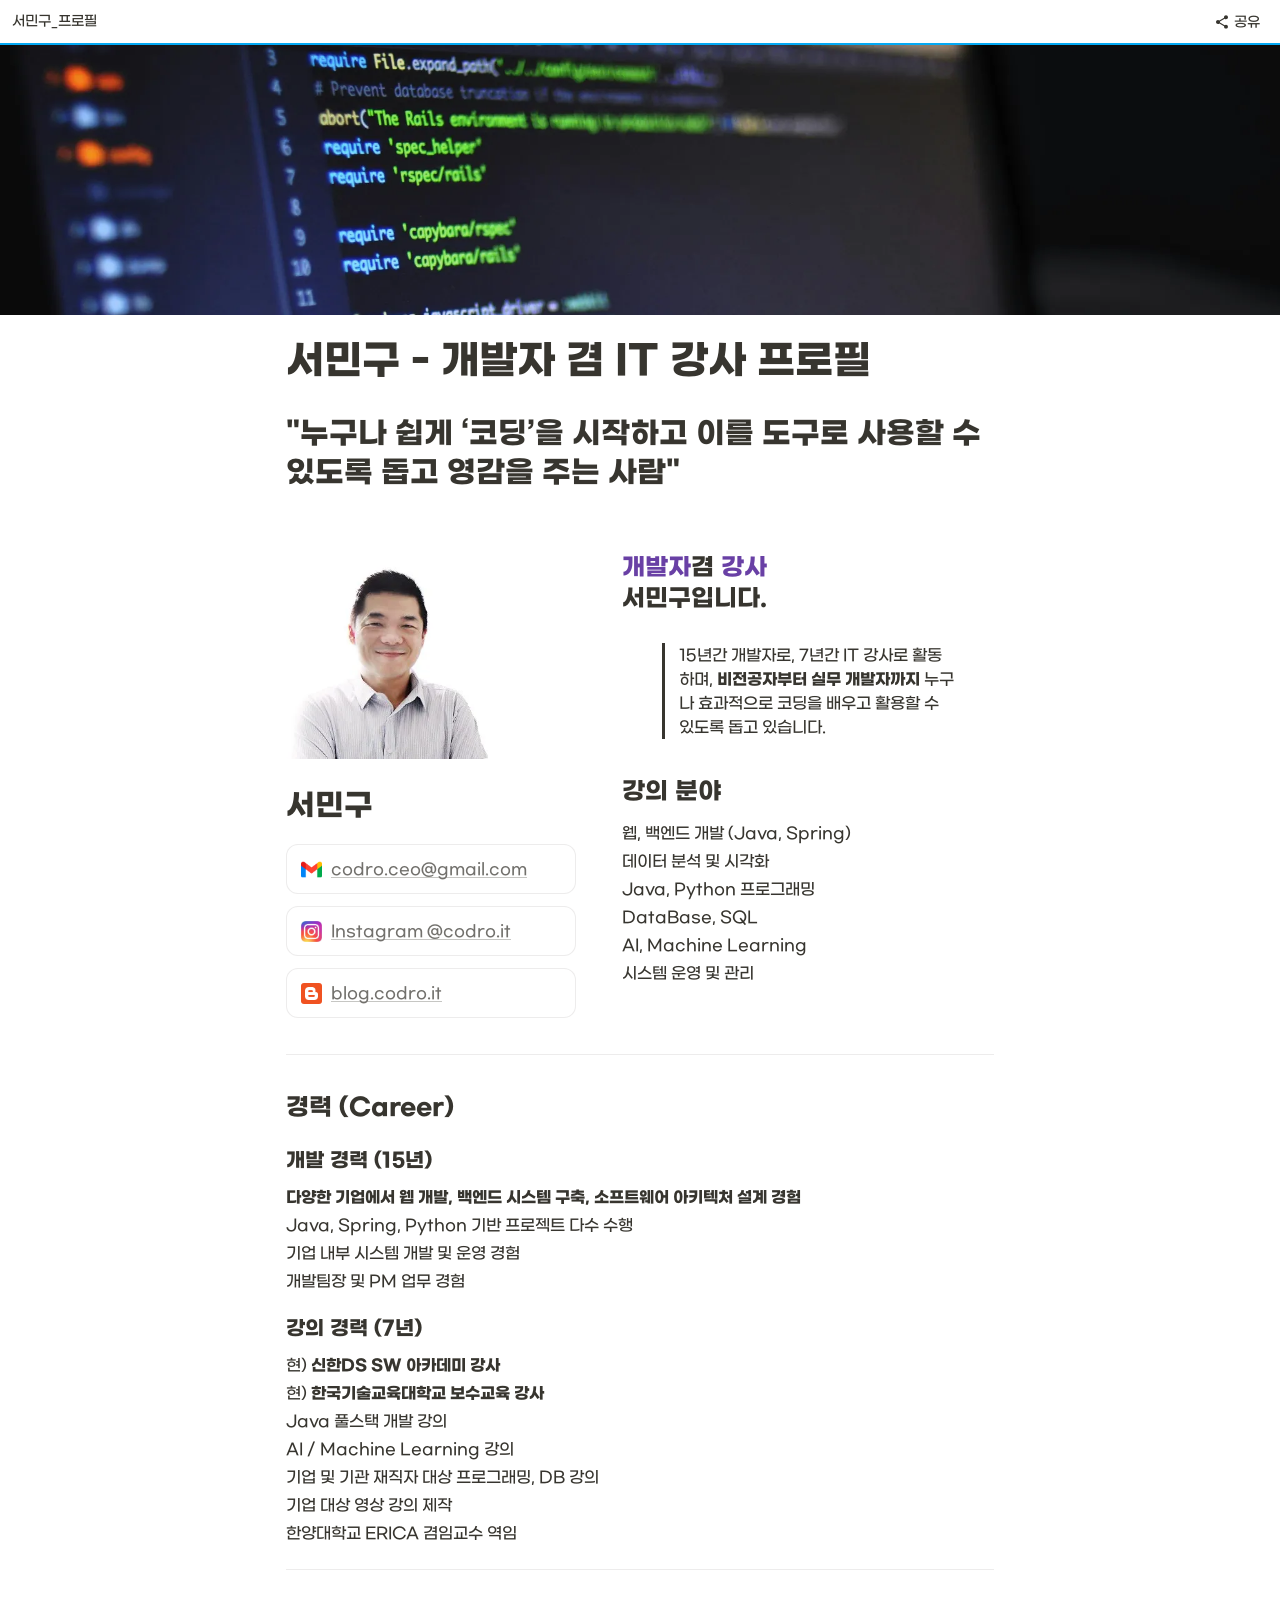
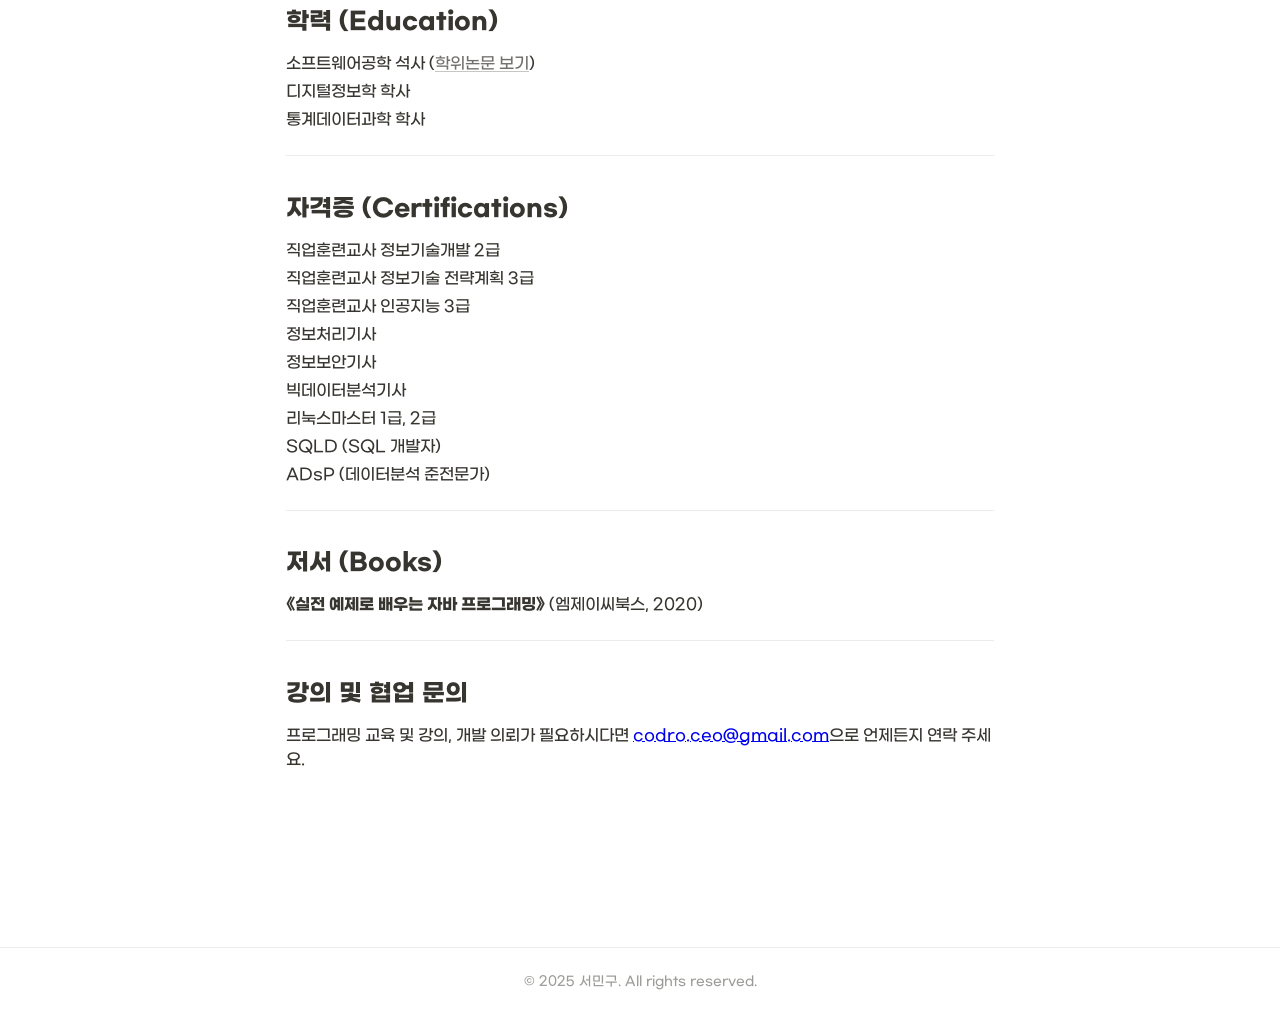
==== commit e9c2d5b9: "블로그url수정" ====
--- a/index.html
+++ b/index.html
@@ -144,7 +144,7 @@
 
           <div class="callout">
             <div class="callout-icon"><img src="assets/web.png" alt="" width="21" height="21" aria-hidden="true"></div>
-            <div class="callout-content"><a href="http://codroworld.com" target="_blank" rel="noopener noreferrer">codroworld.com</a></div>
+            <div class="callout-content"><a href="https://blog.codro.it/" target="_blank" rel="noopener noreferrer">blog.codro.it</a></div>
           </div>
         </address>
       </div>
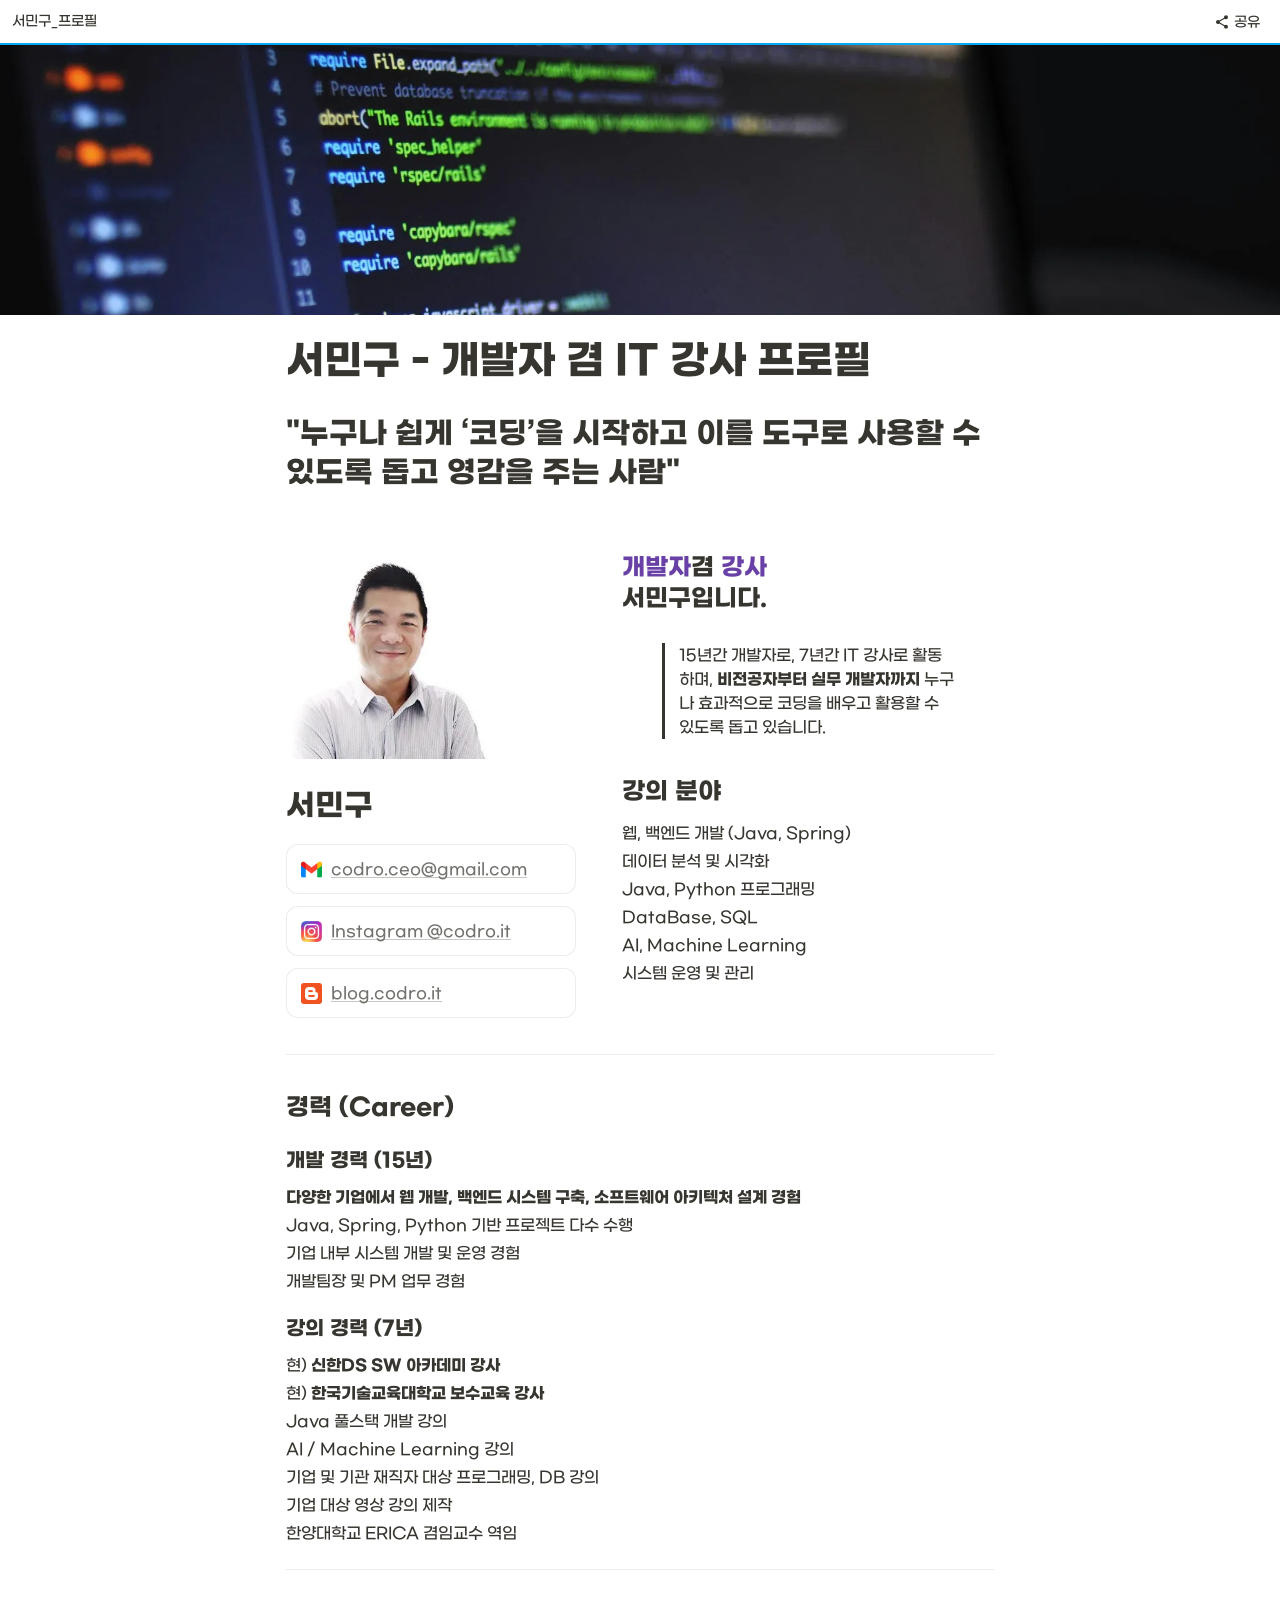
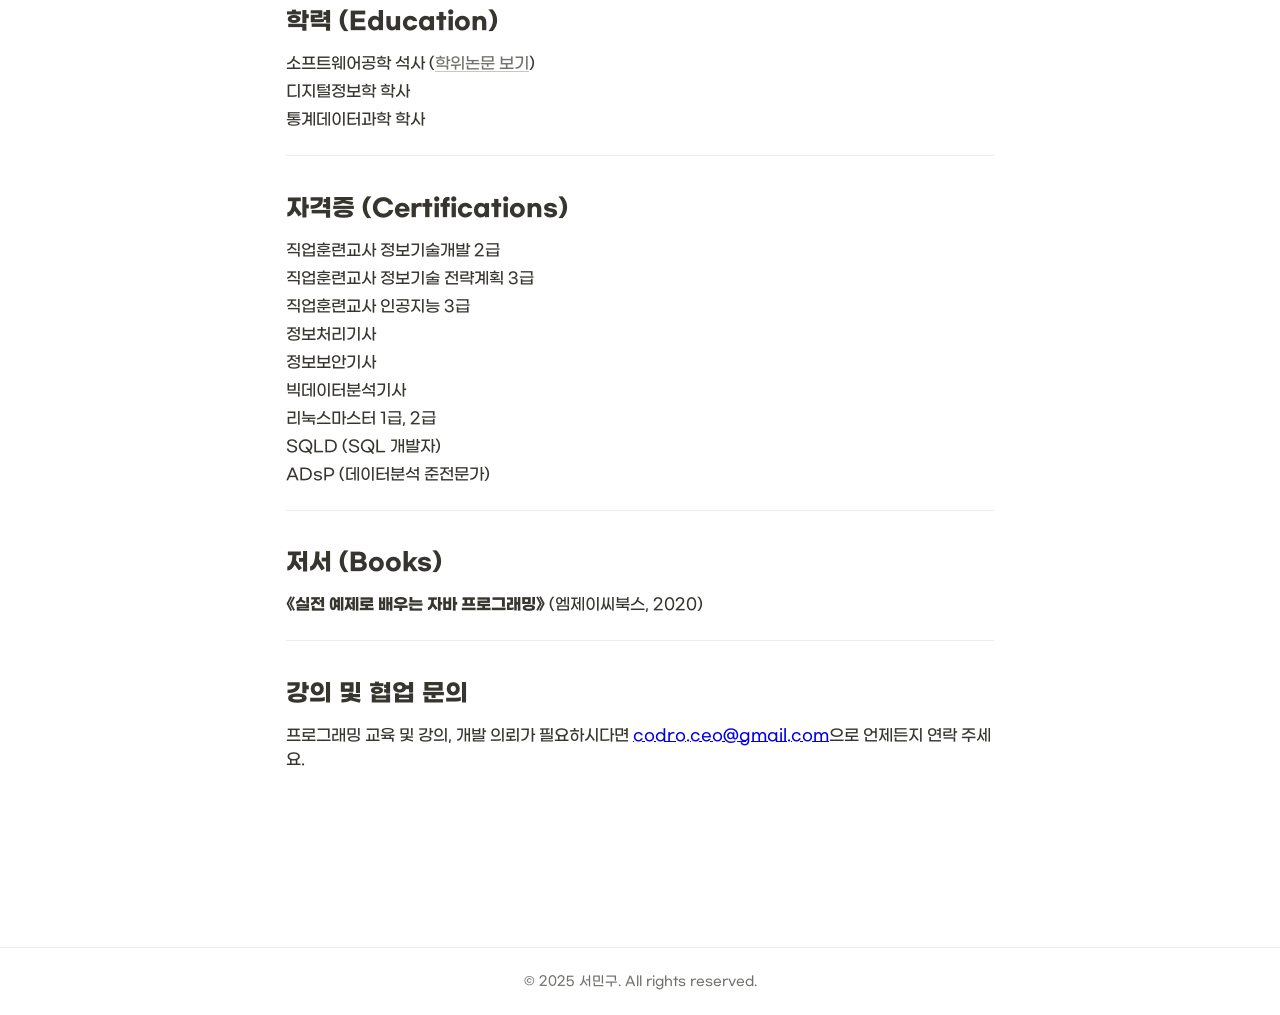
==== commit a2969997: "fix: improve profile page SEO assets and accessibility - convert mislabeled image assets to matching" ====
--- a/index.html
+++ b/index.html
@@ -27,19 +27,19 @@
   <meta property="og:site_name" content="서민구 프로필">
   <meta property="og:description" content="15년 경력 개발자 겸 7년 경력 IT 강사. Java, Python, AI/ML, 웹개발, 데이터분석 교육 전문. 비전공자부터 실무 개발자까지 맞춤 코딩 교육.">
   <meta property="og:type" content="profile">
-  <meta property="og:image" content="https://profile.codro.it/assets/profile.jpg">
-  <meta property="og:image:width" content="400">
-  <meta property="og:image:height" content="400">
+  <meta property="og:image" content="https://profile.codro.it/assets/og-profile.jpg">
+  <meta property="og:image:width" content="1200">
+  <meta property="og:image:height" content="1200">
   <meta property="og:url" content="https://profile.codro.it/">
   <meta property="og:locale" content="ko_KR">
   <meta property="profile:first_name" content="민구">
   <meta property="profile:last_name" content="서">
 
   <!-- Twitter Card -->
-  <meta name="twitter:card" content="summary">
+  <meta name="twitter:card" content="summary_large_image">
   <meta name="twitter:title" content="서민구 | 개발자 겸 IT 강사">
   <meta name="twitter:description" content="15년 경력 개발자 겸 7년 경력 IT 강사. Java, Python, AI/ML, 웹개발 교육 전문.">
-  <meta name="twitter:image" content="https://profile.codro.it/assets/profile.jpg">
+  <meta name="twitter:image" content="https://profile.codro.it/assets/og-profile.jpg">
 
   <!-- JSON-LD 구조화된 데이터 (SEO + GEO 핵심) -->
   <script type="application/ld+json">
@@ -48,13 +48,13 @@
     "@type": "Person",
     "name": "서민구",
     "url": "https://profile.codro.it/",
-    "image": "https://profile.codro.it/assets/profile.jpg",
+    "image": "https://profile.codro.it/assets/og-profile.jpg",
     "jobTitle": ["소프트웨어 개발자", "IT 강사"],
     "description": "15년 경력 개발자 겸 7년 경력 IT 강사. 비전공자부터 실무 개발자까지 누구나 효과적으로 코딩을 배우고 활용할 수 있도록 돕고 있습니다.",
     "email": "codro.ceo@gmail.com",
     "sameAs": [
       "https://www.instagram.com/codro.it/",
-      "http://codroworld.com"
+      "https://blog.codro.it/"
     ],
     "knowsAbout": ["Java", "Python", "Spring", "웹개발", "백엔드 개발", "AI", "Machine Learning", "데이터분석", "SQL", "Database"],
     "hasCredential": [
@@ -90,16 +90,17 @@
 
   <!-- 직접 작성한 CSS 로드 -->
   <link rel="stylesheet" href="css/style.css">
+  <script src="js/main.js" defer></script>
 </head>
 
 <body>
   <!-- 상단 네비게이션바 -->
-  <header class="top-nav" role="banner">
+  <header class="top-nav">
     <nav class="nav-content" aria-label="메인 내비게이션">
       <a href="/" class="title" aria-label="서민구 프로필 홈">서민구_프로필</a>
       <div class="nav-actions">
-        <button class="btn-share" onclick="sharePage()" title="페이지 공유하기" aria-label="페이지 공유하기">
-          <svg viewBox="0 0 24 24" width="16" height="16" fill="currentColor" style="margin-right: 4px;" aria-hidden="true">
+        <button class="btn-share" type="button" title="페이지 공유하기" aria-label="페이지 공유하기">
+          <svg class="share-icon" viewBox="0 0 24 24" width="16" height="16" fill="currentColor" aria-hidden="true">
             <path
               d="M18 16.08c-.76 0-1.44.3-1.96.77L8.91 12.7c.05-.23.09-.46.09-.7s-.04-.47-.09-.7l7.05-4.11c.54.5 1.25.81 2.04.81 1.66 0 3-1.34 3-3s-1.34-3-3-3-3 1.34-3 3c0 .24.04.47.09.7L8.04 9.81C7.5 9.31 6.79 9 6 9c-1.66 0-3 1.34-3 3s1.34 3 3 3c.79 0 1.5-.31 2.04-.81l7.12 4.16c-.05.21-.08.43-.08.65 0 1.61 1.31 2.92 2.92 2.92 1.61 0 2.92-1.31 2.92-2.92s-1.31-2.92-2.92-2.92z" />
           </svg>
@@ -111,10 +112,10 @@
 
   <!-- 커버 이미지 -->
   <div class="page-cover">
-    <img src="assets/cover.jpg" alt="IT 강사 서민구 - 프로그래밍 교육 및 개발 전문가" loading="eager">
+    <img src="assets/cover.jpg" alt="IT 강사 서민구 - 프로그래밍 교육 및 개발 전문가" loading="eager" width="2048" height="1360">
   </div>
 
-  <main class="page-content width padding" role="main">
+  <main class="page-content width padding">
     <!-- 메인 제목 -->
     <h1 class="page-title">서민구 - 개발자 겸 IT 강사 프로필</h1>
 
@@ -252,27 +253,9 @@
     </section>
   </main>
 
-  <footer role="contentinfo">
+  <footer>
     <p class="footer-text">&copy; 2025 서민구. All rights reserved.</p>
   </footer>
-
-  <script>
-    function sharePage() {
-      if (navigator.share) {
-        navigator.share({
-          title: '개발자겸 강사 서민구',
-          text: '누구나 쉽게 코딩을 시작하고 이를 도구로 사용할 수 있도록 돕고 영감을 주는 사람',
-          url: window.location.href
-        }).then(() => {
-          console.log('Successfully shared');
-        }).catch((error) => {
-          console.error('Error sharing', error);
-        });
-      } else {
-        alert('이 브라우저에서는 공유 기능을 지원하지 않습니다. 브라우저의 URL을 복사해주세요!');
-      }
-    }
-  </script>
 </body>
 
 </html>
--- a/css/style.css
+++ b/css/style.css
@@ -3,6 +3,7 @@
   font-weight: 300;
   font-style: normal;
   src: url('../assets/font/GmarketSansLight.otf') format('opentype');
+  font-display: swap;
 }
 
 @font-face {
@@ -10,6 +11,7 @@
   font-weight: 400;
   font-style: normal;
   src: url('../assets/font/GmarketSansMedium.otf') format('opentype');
+  font-display: swap;
 }
 
 @font-face {
@@ -17,6 +19,7 @@
   font-weight: 500;
   font-style: normal;
   src: url('../assets/font/GmarketSansMedium.otf') format('opentype');
+  font-display: swap;
 }
 
 @font-face {
@@ -24,6 +27,7 @@
   font-weight: 700;
   font-style: normal;
   src: url('../assets/font/GmarketSansBold.otf') format('opentype');
+  font-display: swap;
 }
 
 :root {
@@ -114,6 +118,16 @@
   background: rgba(55, 53, 47, 0.08);
 }
 
+.share-icon {
+  margin-right: 4px;
+}
+
+a:focus-visible,
+button:focus-visible {
+  outline: 3px solid #03A9F4;
+  outline-offset: 3px;
+}
+
 
 /* Cover Image */
 .page-cover {
@@ -206,9 +220,12 @@
 .profile-img {
   width: 100%;
   max-width: 207px;
+  aspect-ratio: 1 / 1;
   border-radius: 4px;
   margin-bottom: 1.5em;
   display: block;
+  height: auto;
+  object-fit: cover;
 }
 
 .name-title {
@@ -369,7 +386,7 @@
 
 .footer-text {
   font-size: 13px;
-  color: rgba(55, 53, 47, 0.5);
+  color: rgba(55, 53, 47, 0.7);
   margin: 0;
 }
 
